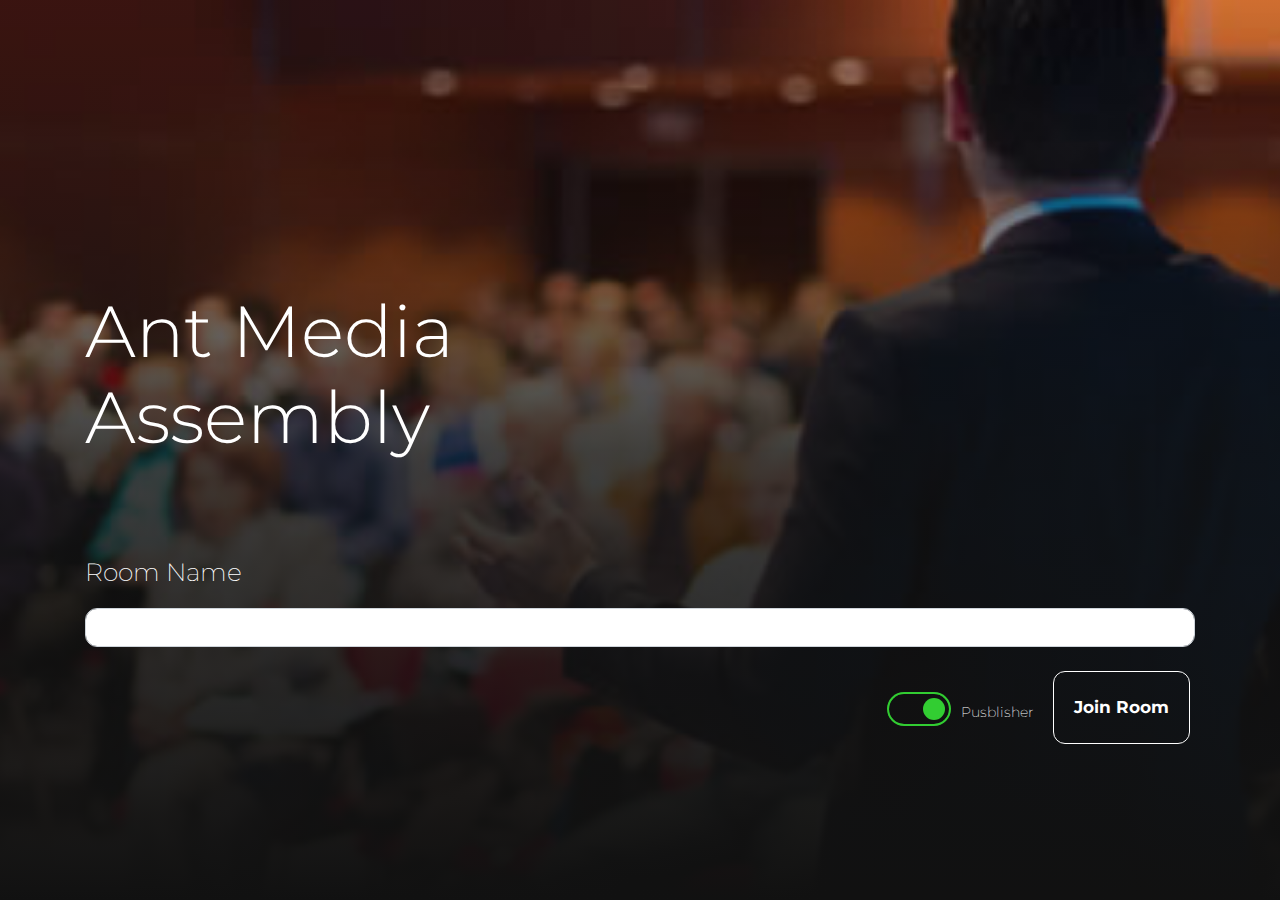
==== index.html @ b1a810bc "Add files via upload" ====
<!DOCTYPE html>
<html>

<head>
  <meta charset="utf-8">
  <meta name="viewport" content="width=device-width, initial-scale=1">
  <!-- PAGE settings -->
  <title>Ant Media Assembly</title>
  <meta name="description" content="Ant Media Assembly">
  <meta name="keywords" content="Ant Media Assembly">
  <!-- CSS dependencies -->
  <link rel="stylesheet" href="css/neon.css">
</head>
<style>
#download {
    width: 500px;
    color: #fff;
    text-align: center;
    border-radius: 2px;
    padding: 16px;
    position: fixed;
    z-index: 3;
    left: 38%;
    bottom: 25%;
    font-size: 17px;
}
.fa{
	border-style: solid;
    	border-width: 1px;
	border-color:white;
	border-radius:10px;
}
.fa:hover{
	background-color:#d20548 !important;
	border:2px;
	border-color:white;
	border-radius:5px;

}
.form-control{
	color:black !important;
	font-weight:  bold;
}
.switch input { 
    display:none;
}
.switch {
    display:inline-block;
    width:60px;
    height:30px;
    margin:8px;
    transform:translateY(50%);
    position:relative;
}

.slider {
    position:absolute;
    top:0;
    bottom:0;
    left:0;
    right:0;
    border-radius:30px;
    box-shadow:0 0 0 2px #777, 0 0 4px #777;
    cursor:pointer;
    border:4px solid transparent;
    overflow:hidden;
     transition:.4s;
}
.slider:before {
    position:absolute;
    content:"";
    width:100%;
    height:100%;
    background:#777;
    border-radius:30px;
    transform:translateX(-30px);
    transition:.4s;
}

input:checked + .slider:before {
    transform:translateX(30px);
    background:limeGreen;
}
input:checked + .slider {
    box-shadow:0 0 0 2px limeGreen,0 0 2px limeGreen;
}
</style>

<body>
  <!-- Cover -->
  <div class="section-fade-out pt-5" style="background-image: url(&quot;assets/app/conference.jpg&quot;); background-position: center bottom; min-height:100%;">
    <div class="container mt-5 pt-5">
      <div class="row">
        <div class="col-md-6 my-5 text-lg-left align-self-center">
          <h1 class="display-3">Ant Media Assembly</h1>
        </div>
      </div>
   <div class="row" style="margin-bottom: 40px;">
      <div class="col-md-12 align-self-center text-center text-md-left">
			<label class="col-form-label-lg" >Room Name</label>
			<input type="text" id="roomName" class="form-control" style=" display:  -webkit-box; width:  -webkit-fill-available;"><br>
        </div>
          <div class="col-md-6">
          </div>
          <div class="col-md-6">
			<div class="row" style="float: right;margin-right: 5px;">
			<div style="margin-right: 20px;" >
       			 	<label class="switch" >
            			<input id="togglePub" type="checkbox" checked=true>
            			<span class="slider" id="toggleSwitch"></span>
        			</label>
        			<label id="toggleText" >Pusblisher</label>
   			 </div>
            <a id="joinButton" class="btn btn-secondary" onclick="joinRoom()" style="padding: 20px;">Join Room</a>
			</div>
		  </div>

  </div>
  <div id="download">
    <div class="container">
    
    </div>
  </div>
  <script>
	var en=1;
	document.getElementById('toggleSwitch').addEventListener('click', function (event) {            
		if(en==0){
			en=1;
			document.getElementById('toggleText').innerHTML = "Publisher";		
		}
		else{
			en=0;
			document.getElementById('toggleText').innerHTML = "Audience";		
		}
		console.log(en);
        });
	function joinRoom() {
		var roomName = document.getElementById('roomName').value;
		window.location.href = "assembly.html?room="+roomName+"&ep="+en;
	}
  </script>
</body>

</html>
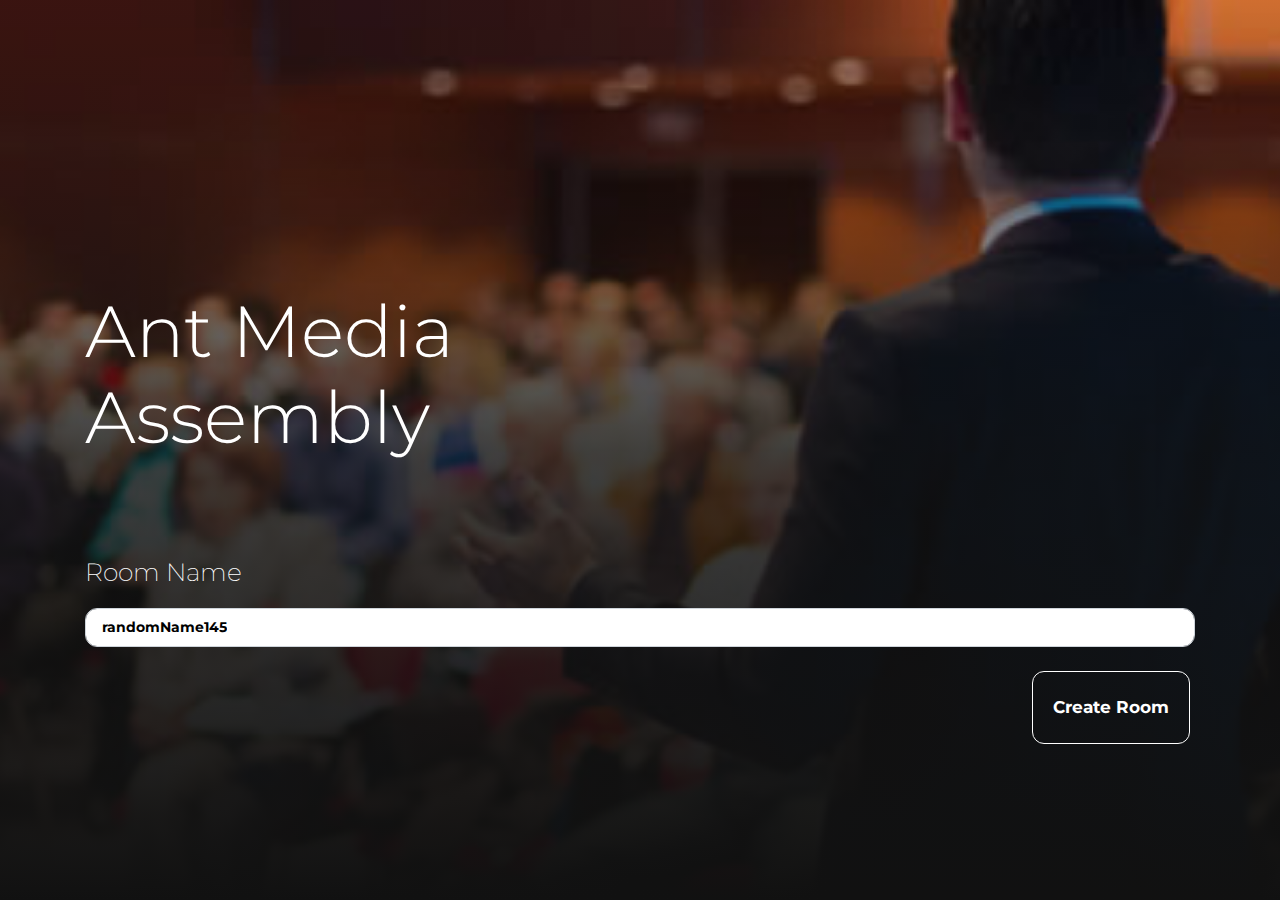
==== commit cb6cedf2: "Add files via upload" ====
--- a/index.html
+++ b/index.html
@@ -41,49 +41,6 @@
 	color:black !important;
 	font-weight:  bold;
 }
-.switch input { 
-    display:none;
-}
-.switch {
-    display:inline-block;
-    width:60px;
-    height:30px;
-    margin:8px;
-    transform:translateY(50%);
-    position:relative;
-}
-
-.slider {
-    position:absolute;
-    top:0;
-    bottom:0;
-    left:0;
-    right:0;
-    border-radius:30px;
-    box-shadow:0 0 0 2px #777, 0 0 4px #777;
-    cursor:pointer;
-    border:4px solid transparent;
-    overflow:hidden;
-     transition:.4s;
-}
-.slider:before {
-    position:absolute;
-    content:"";
-    width:100%;
-    height:100%;
-    background:#777;
-    border-radius:30px;
-    transform:translateX(-30px);
-    transition:.4s;
-}
-
-input:checked + .slider:before {
-    transform:translateX(30px);
-    background:limeGreen;
-}
-input:checked + .slider {
-    box-shadow:0 0 0 2px limeGreen,0 0 2px limeGreen;
-}
 </style>
 
 <body>
@@ -98,20 +55,13 @@
    <div class="row" style="margin-bottom: 40px;">
       <div class="col-md-12 align-self-center text-center text-md-left">
 			<label class="col-form-label-lg" >Room Name</label>
-			<input type="text" id="roomName" class="form-control" style=" display:  -webkit-box; width:  -webkit-fill-available;"><br>
+			<input type="text" id="roomName" placeholder="" class="form-control" style=" display:  -webkit-box; width:  -webkit-fill-available;"><br>
         </div>
           <div class="col-md-6">
           </div>
           <div class="col-md-6">
 			<div class="row" style="float: right;margin-right: 5px;">
-			<div style="margin-right: 20px;" >
-       			 	<label class="switch" >
-            			<input id="togglePub" type="checkbox" checked=true>
-            			<span class="slider" id="toggleSwitch"></span>
-        			</label>
-        			<label id="toggleText" >Pusblisher</label>
-   			 </div>
-            <a id="joinButton" class="btn btn-secondary" onclick="joinRoom()" style="padding: 20px;">Join Room</a>
+            <a id="joinButton" class="btn btn-secondary" onclick="joinRoom()" style="padding: 20px;">Create Room</a>
 			</div>
 		  </div>
 
@@ -122,22 +72,25 @@
     </div>
   </div>
   <script>
-	var en=1;
-	document.getElementById('toggleSwitch').addEventListener('click', function (event) {            
-		if(en==0){
-			en=1;
-			document.getElementById('toggleText').innerHTML = "Publisher";		
-		}
-		else{
-			en=0;
-			document.getElementById('toggleText').innerHTML = "Audience";		
-		}
-		console.log(en);
-        });
+	var randomName="randomName"+(Math.floor(Math.random() * 1000) + 100);
+	var inputField = document.getElementById ("roomName");
+	var showText = function (message, index, interval) {    
+		if (index < message.length) { 
+    			inputField.value += message[index++]; 
+    			setTimeout(function () { showText(message, index, interval); }, interval); 
+  		} 
+	}
+
+	showText(randomName, 0, 50);    
+
 	function joinRoom() {
 		var roomName = document.getElementById('roomName').value;
-		window.location.href = "assembly.html?room="+roomName+"&ep="+en;
+		if(roomName == null || roomName == "" )
+			roomName=inputField.placeholder;
+		var rndNumber=Math.floor(Math.random() * 10000000) + 1000000;
+		window.location.href = "assembly.html?room="+roomName+rndNumber+"&ep="+"11";
 	}
+	
   </script>
 </body>
 
